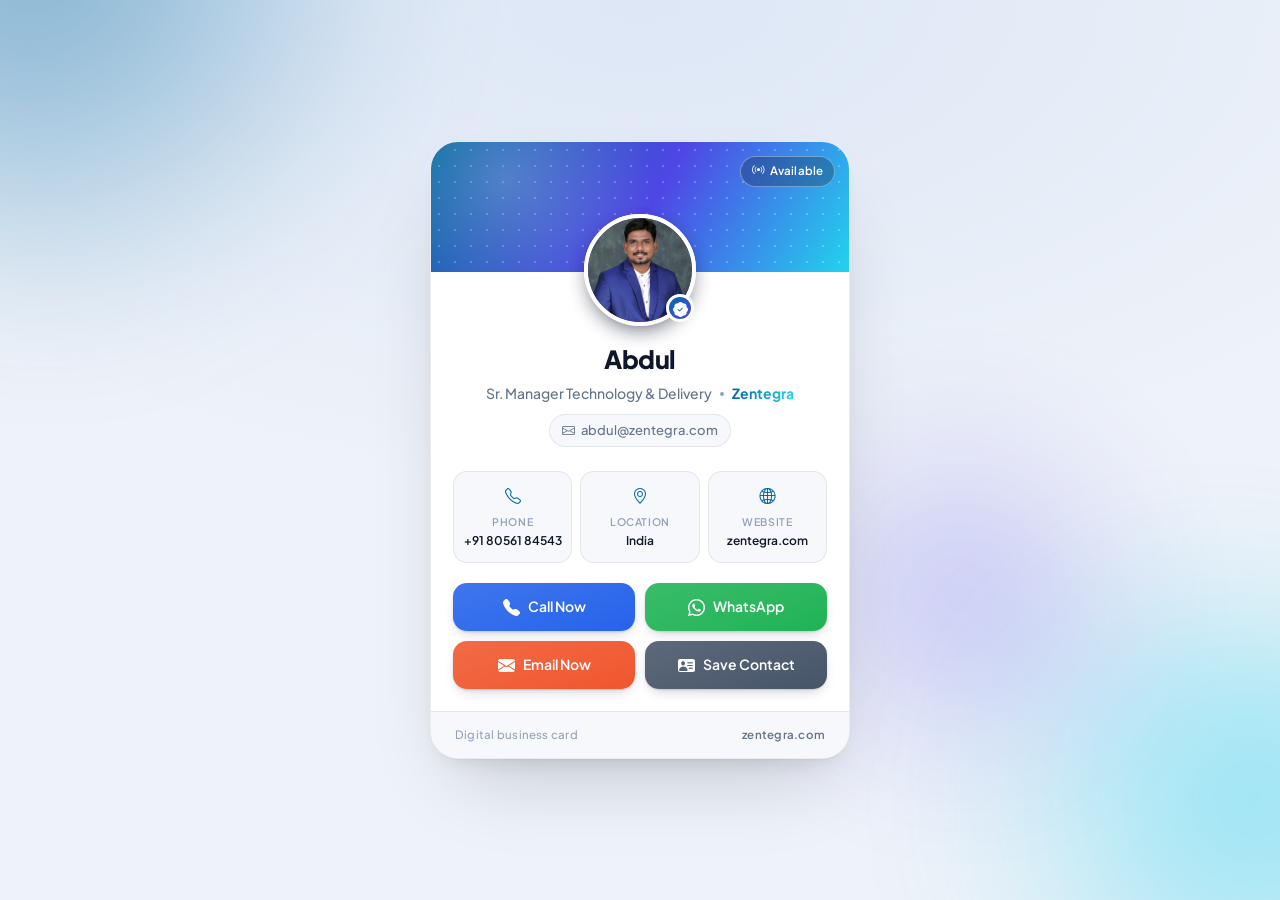
==== abdul.html @ 7288a232 "initial" ====
<!DOCTYPE html>
<html lang="en">
<head>
    <meta charset="UTF-8">
    <meta name="viewport" content="width=device-width, initial-scale=1.0">
    <meta name="theme-color" content="#0f172a">
    <meta name="description" content="Abdul — Software Developer at Zentegra. Call, email, WhatsApp or save my contact.">
    <title>Abdul · Software Developer</title>

    <link rel="preconnect" href="https://fonts.googleapis.com">
    <link rel="preconnect" href="https://fonts.gstatic.com" crossorigin>
    <link href="https://fonts.googleapis.com/css2?family=Plus+Jakarta+Sans:wght@400;500;600;700;800&display=swap" rel="stylesheet">
    <link rel="stylesheet" href="https://cdn.jsdelivr.net/npm/bootstrap-icons@1.13.1/font/bootstrap-icons.min.css">
    <link rel="stylesheet" href="styles.css">
</head>
<body data-accent="azure">

<div class="backdrop" aria-hidden="true">
  <span class="orb orb-1"></span>
  <span class="orb orb-2"></span>
  <span class="orb orb-3"></span>
</div>

<main class="stage">
  <article class="card">

    <!-- cover + avatar -->
    <header class="card-head">
      <div class="cover">
        <span class="cover-pattern" aria-hidden="true"></span>
        <span class="status-chip"><i class="bi bi-broadcast"></i> Available</span>
      </div>

      <div class="avatar-wrap">
        <span class="avatar-fallback" aria-hidden="true">A</span>
        <img class="avatar" src="abdul.png" alt="Portrait of Abdul" width="112" height="112"
             onerror="this.remove()">
        <span class="avatar-badge" title="Zentegra"><i class="bi bi-patch-check-fill"></i></span>
      </div>

      <div class="identity">
        <h1 class="name">Abdul</h1>
        <p class="role">Sr. Manager Technology & Delivery  <span class="dot"></span> <span class="org">Zentegra</span></p>
        <a class="email-link" href="mailto:abdul@zentegra.com">
          <i class="bi bi-envelope"></i> abdul@zentegra.com
        </a>
      </div>
    </header>

    <!-- quick facts -->
    <ul class="facts">
      <li>
        <i class="bi bi-telephone"></i>
        <div><span class="fact-label">Phone</span><span class="fact-value">+91 80561 84543</span></div>
      </li>
      <li>
        <i class="bi bi-geo-alt"></i>
        <div><span class="fact-label">Location</span><span class="fact-value">India</span></div>
      </li>
      <li>
        <i class="bi bi-globe2"></i>
        <div><span class="fact-label">Website</span><a class="fact-value" href="https://www.zentegra.com" target="_blank" rel="noopener">zentegra.com</a></div>
      </li>
    </ul>

    <!-- actions -->
    <nav class="actions" aria-label="Contact options">
      <a class="actionbtn call" href="tel:+918056184543">
        <i class="bi bi-telephone-fill"></i><span>Call Now</span>
      </a>

      <a class="actionbtn whatsapp" href="https://wa.me/918056184543?text=Hello%20I%20found%20you%20on%20Odoo" target="_blank" rel="noopener">
        <i class="bi bi-whatsapp"></i><span>WhatsApp</span>
      </a>

      <a class="actionbtn email" href="mailto:abdul@zentegra.com?subject=Inquiry%20from%20Odoo%20Partners%20Meet">
        <i class="bi bi-envelope-fill"></i><span>Email Now</span>
      </a>

      <a class="actionbtn save" href="abdul.vcf" download>
        <i class="bi bi-person-vcard-fill"></i><span>Save Contact</span>
      </a>

      <button class="actionbtn share is-hidden" id="sharebtn" type="button">
        <i class="bi bi-share-fill"></i><span>Share this card</span>
      </button>
    </nav>

    <footer class="card-foot">
      <span>Digital business card</span>
      <a href="https://www.zentegra.com" target="_blank" rel="noopener">zentegra.com</a>
    </footer>

  </article>
</main>

<div class="toast" id="toast" role="status" aria-live="polite"></div>

<script src="card.js"></script>

</body>
</html>
---- styles.css ----
/* ============================================================
   Profile card — design tokens
   ============================================================ */
:root {
  --bg-0: #eef2f9;
  --bg-1: #dde7f6;

  --surface: #ffffff;
  --surface-2: #f6f8fc;
  --border: rgba(15, 23, 42, 0.08);

  --text: #0f172a;
  --text-muted: #64748b;
  --text-soft: #94a3b8;

  --brand: #4f46e5;
  --brand-2: #7c3aed;
  --accent: #06b6d4;

  --call: #2563eb;
  --whatsapp: #1eb355;
  --email: #f0562d;
  --save: #475569;
  --share: #6d28d9;

  --radius-card: 28px;
  --radius-btn: 14px;

  --shadow-card: 0 1px 2px rgba(15, 23, 42, .04),
                 0 12px 24px -12px rgba(15, 23, 42, .12),
                 0 40px 80px -32px rgba(15, 23, 42, .22);
  --shadow-btn: 0 1px 2px rgba(15, 23, 42, .12), 0 6px 14px -6px rgba(15, 23, 42, .28);
  --shadow-btn-hover: 0 2px 4px rgba(15, 23, 42, .14), 0 14px 26px -8px rgba(15, 23, 42, .34);

  --ease: cubic-bezier(.4, 0, .2, 1);
}

/* ---- per-person accents (set via body[data-accent]) ------- */
body[data-accent="indigo"] { --brand: #4f46e5; --brand-2: #7c3aed; --accent: #06b6d4; }
body[data-accent="emerald"] { --brand: #0d9488; --brand-2: #059669; --accent: #84cc16; }
body[data-accent="amber"]  { --brand: #d97706; --brand-2: #db2777; --accent: #f59e0b; }
body[data-accent="azure"]  { --brand: #0369a1; --brand-2: #4f46e5; --accent: #22d3ee; }

@media (prefers-color-scheme: dark) {
  :root {
    --bg-0: #070b14;
    --bg-1: #0d1524;

    --surface: #111827;
    --surface-2: #161f31;
    --border: rgba(255, 255, 255, 0.09);

    --text: #f1f5f9;
    --text-muted: #97a3b6;
    --text-soft: #6b7a8f;

    --shadow-card: 0 1px 2px rgba(0, 0, 0, .4),
                   0 18px 36px -16px rgba(0, 0, 0, .6),
                   0 50px 90px -40px rgba(0, 0, 0, .8);
    --shadow-btn: 0 1px 2px rgba(0, 0, 0, .4), 0 8px 16px -8px rgba(0, 0, 0, .6);
    --shadow-btn-hover: 0 2px 6px rgba(0, 0, 0, .45), 0 16px 30px -10px rgba(0, 0, 0, .7);
  }
}

/* ============================================================
   Base
   ============================================================ */
*, *::before, *::after { box-sizing: border-box; }

html { -webkit-text-size-adjust: 100%; }

body {
  margin: 0;
  min-height: 100vh;
  min-height: 100dvh;
  display: grid;
  place-items: center;
  padding: 32px 18px;
  font-family: "Plus Jakarta Sans", system-ui, -apple-system, "Segoe UI", Roboto, sans-serif;
  font-size: 15px;
  line-height: 1.55;
  color: var(--text);
  background: radial-gradient(120% 90% at 50% 0%, var(--bg-1) 0%, var(--bg-0) 60%);
  -webkit-font-smoothing: antialiased;
  -moz-osx-font-smoothing: grayscale;
}

a { color: inherit; }

/* ============================================================
   Ambient backdrop
   ============================================================ */
.backdrop {
  position: fixed;
  inset: 0;
  overflow: hidden;
  pointer-events: none;
  z-index: 0;
}

.orb {
  position: absolute;
  border-radius: 50%;
  filter: blur(70px);
  opacity: .5;
  will-change: transform;
}

.orb-1 {
  width: 46vmax; height: 46vmax;
  top: -18vmax; left: -12vmax;
  background: radial-gradient(circle at 30% 30%, var(--brand), transparent 68%);
  animation: drift 26s var(--ease) infinite alternate;
}

.orb-2 {
  width: 40vmax; height: 40vmax;
  bottom: -16vmax; right: -14vmax;
  background: radial-gradient(circle at 60% 40%, var(--accent), transparent 68%);
  animation: drift 32s var(--ease) infinite alternate-reverse;
}

.orb-3 {
  width: 30vmax; height: 30vmax;
  top: 45%; left: 60%;
  background: radial-gradient(circle at 50% 50%, var(--brand-2), transparent 70%);
  opacity: .32;
  animation: drift 38s var(--ease) infinite alternate;
}

@keyframes drift {
  from { transform: translate3d(0, 0, 0) scale(1); }
  to   { transform: translate3d(6vmax, 4vmax, 0) scale(1.14); }
}

/* ============================================================
   Card
   ============================================================ */
.stage {
  position: relative;
  z-index: 1;
  width: 100%;
  display: grid;
  place-items: center;
}

.card {
  width: 100%;
  max-width: 400px;
  background: var(--surface);
  border: 1px solid var(--border);
  border-radius: var(--radius-card);
  box-shadow: var(--shadow-card);
  overflow: hidden;
  animation: card-in .7s var(--ease) both;
}

@keyframes card-in {
  from { opacity: 0; transform: translateY(18px) scale(.97); }
  to   { opacity: 1; transform: none; }
}

/* --- cover ------------------------------------------------ */
.cover {
  position: relative;
  height: 116px;
  background: linear-gradient(120deg, var(--brand) 0%, var(--brand-2) 52%, var(--accent) 100%);
}

.cover-pattern {
  position: absolute;
  inset: 0;
  opacity: .5;
  background-image:
    radial-gradient(circle at 18% 28%, rgba(255, 255, 255, .45) 0, transparent 42%),
    radial-gradient(rgba(255, 255, 255, .5) 1px, transparent 1px);
  background-size: auto, 16px 16px;
}

.status-chip {
  position: absolute;
  top: 14px;
  right: 14px;
  display: inline-flex;
  align-items: center;
  gap: 6px;
  padding: 5px 11px;
  font-size: 11.5px;
  font-weight: 600;
  letter-spacing: .01em;
  color: #fff;
  background: rgba(15, 23, 42, .28);
  border: 1px solid rgba(255, 255, 255, .35);
  border-radius: 999px;
  backdrop-filter: blur(8px);
  -webkit-backdrop-filter: blur(8px);
}

.status-chip i { font-size: 12px; }

/* --- avatar ----------------------------------------------- */
.avatar-wrap {
  position: relative;
  width: 112px;
  height: 112px;
  margin: -58px auto 0;
}

/* Initials sit underneath the photo, so a missing image still looks intentional. */
.avatar-fallback {
  position: absolute;
  inset: 0;
  display: grid;
  place-items: center;
  font-size: 34px;
  font-weight: 800;
  letter-spacing: .02em;
  color: #fff;
  background: linear-gradient(140deg, var(--brand), var(--brand-2));
  border: 4px solid var(--surface);
  border-radius: 50%;
  box-shadow: 0 8px 22px -8px rgba(15, 23, 42, .45);
}

.avatar {
  position: relative;
  display: block;
  width: 112px;
  height: 112px;
  object-fit: cover;
  border-radius: 50%;
  background: var(--surface-2);
  border: 4px solid var(--surface);
  box-shadow: 0 8px 22px -8px rgba(15, 23, 42, .45);
  transition: transform .35s var(--ease), box-shadow .35s var(--ease);
}

.avatar-wrap:hover .avatar {
  transform: scale(1.04);
  box-shadow: 0 14px 30px -10px rgba(15, 23, 42, .5);
}

.avatar-badge {
  position: absolute;
  z-index: 2;
  right: 2px;
  bottom: 4px;
  width: 28px;
  height: 28px;
  display: grid;
  place-items: center;
  color: #fff;
  font-size: 15px;
  background: linear-gradient(140deg, var(--brand), var(--brand-2));
  border: 3px solid var(--surface);
  border-radius: 50%;
  animation: pop-in .4s .5s var(--ease) both;
}

@keyframes pop-in {
  from { transform: scale(0); }
  to   { transform: scale(1); }
}

/* --- identity --------------------------------------------- */
.identity {
  padding: 14px 26px 4px;
  text-align: center;
}

.name {
  margin: 0;
  font-size: 25px;
  font-weight: 800;
  letter-spacing: -.02em;
}

.role {
  margin: 4px 0 0;
  display: flex;
  align-items: center;
  justify-content: center;
  gap: 8px;
  flex-wrap: wrap;
  font-size: 14px;
  font-weight: 500;
  color: var(--text-muted);
}

.role .dot {
  width: 4px;
  height: 4px;
  border-radius: 50%;
  background: var(--text-soft);
}

.role .org {
  font-weight: 700;
  background: linear-gradient(90deg, var(--brand), var(--accent));
  -webkit-background-clip: text;
  background-clip: text;
  -webkit-text-fill-color: transparent;
}

.email-link {
  display: inline-flex;
  align-items: center;
  gap: 6px;
  margin-top: 10px;
  padding: 5px 12px;
  font-size: 13px;
  font-weight: 500;
  color: var(--text-muted);
  text-decoration: none;
  background: var(--surface-2);
  border: 1px solid var(--border);
  border-radius: 999px;
  transition: color .2s var(--ease), border-color .2s var(--ease);
}

.email-link:hover {
  color: var(--brand);
  border-color: color-mix(in srgb, var(--brand) 40%, transparent);
}

/* --- quick facts ------------------------------------------ */
.facts {
  list-style: none;
  display: grid;
  grid-template-columns: repeat(3, 1fr);
  gap: 8px;
  margin: 20px 22px 0;
  padding: 0;
}

.facts li {
  display: flex;
  flex-direction: column;
  align-items: center;
  gap: 6px;
  padding: 12px 6px;
  text-align: center;
  background: var(--surface-2);
  border: 1px solid var(--border);
  border-radius: var(--radius-btn);
}

.facts i {
  font-size: 16px;
  color: var(--brand);
}

.fact-label {
  display: block;
  font-size: 10.5px;
  font-weight: 600;
  text-transform: uppercase;
  letter-spacing: .06em;
  color: var(--text-soft);
}

.fact-value {
  display: block;
  margin-top: 1px;
  font-size: 12px;
  font-weight: 600;
  color: var(--text);
  text-decoration: none;
  overflow-wrap: anywhere;
}

a.fact-value:hover { color: var(--brand); }

/* --- actions ---------------------------------------------- */
.actions {
  display: grid;
  grid-template-columns: 1fr 1fr;
  gap: 10px;
  padding: 20px 22px 4px;
}

.actionbtn {
  --btn: var(--brand);
  position: relative;
  display: flex;
  align-items: center;
  justify-content: center;
  gap: 8px;
  min-height: 48px;
  padding: 10px 14px;
  font: inherit;
  font-size: 14px;
  font-weight: 600;
  color: #fff;
  text-decoration: none;
  background: linear-gradient(160deg,
              color-mix(in srgb, var(--btn) 88%, #fff) 0%,
              var(--btn) 100%);
  border: 0;
  border-radius: var(--radius-btn);
  box-shadow: var(--shadow-btn);
  cursor: pointer;
  overflow: hidden;
  transition: transform .22s var(--ease), box-shadow .22s var(--ease);
}

/* sheen that sweeps across on hover */
.actionbtn::after {
  content: "";
  position: absolute;
  top: 0;
  bottom: 0;
  left: -60%;
  width: 55%;
  background: linear-gradient(90deg, transparent, rgba(255, 255, 255, .32), transparent);
  transform: skewX(-18deg);
  transition: left .5s var(--ease);
}

.actionbtn:hover { transform: translateY(-2px); box-shadow: var(--shadow-btn-hover); }
.actionbtn:hover::after { left: 110%; }
.actionbtn:active { transform: translateY(0) scale(.985); }

.actionbtn:focus-visible {
  outline: 2px solid var(--text);
  outline-offset: 3px;
}

.actionbtn i { font-size: 17px; }

.call     { --btn: var(--call); }
.whatsapp { --btn: var(--whatsapp); }
.email    { --btn: var(--email); }
.save     { --btn: var(--save); }

.share {
  --btn: var(--share);
  grid-column: 1 / -1;
  margin-top: 2px;
  animation: rise-in .45s var(--ease) both;
}

@keyframes rise-in {
  from { opacity: 0; transform: translateY(10px); }
  to   { opacity: 1; transform: none; }
}

.is-hidden { display: none !important; }

/* --- footer ----------------------------------------------- */
.card-foot {
  display: flex;
  align-items: center;
  justify-content: space-between;
  gap: 10px;
  margin: 18px 0 0;
  padding: 14px 24px;
  font-size: 11.5px;
  font-weight: 500;
  letter-spacing: .02em;
  color: var(--text-soft);
  border-top: 1px solid var(--border);
  background: var(--surface-2);
}

.card-foot a {
  font-weight: 600;
  color: var(--text-muted);
  text-decoration: none;
}

.card-foot a:hover { color: var(--brand); }

/* ============================================================
   Toast
   ============================================================ */
.toast {
  position: fixed;
  left: 50%;
  bottom: 26px;
  z-index: 10;
  max-width: calc(100% - 36px);
  padding: 11px 18px;
  font-size: 13.5px;
  font-weight: 600;
  color: var(--surface);
  background: var(--text);
  border-radius: 999px;
  box-shadow: 0 12px 28px -10px rgba(15, 23, 42, .5);
  opacity: 0;
  transform: translate(-50%, 14px);
  pointer-events: none;
  transition: opacity .25s var(--ease), transform .25s var(--ease);
}

.toast.is-visible {
  opacity: 1;
  transform: translate(-50%, 0);
}

/* ============================================================
   Responsive
   ============================================================ */
@media (max-width: 380px) {
  body { padding: 20px 12px; }
  .cover { height: 100px; }
  .avatar-wrap { width: 96px; height: 96px; margin-top: -50px; }
  .avatar { width: 96px; height: 96px; }
  .avatar-fallback { font-size: 29px; }
  .name { font-size: 22px; }
  .actions { grid-template-columns: 1fr; padding-left: 18px; padding-right: 18px; }
  .facts { margin-left: 18px; margin-right: 18px; }
  .facts li { padding: 10px 4px; }
  .card-foot { padding-left: 18px; padding-right: 18px; }
}

/* Roomier layout once there is vertical space to spare */
@media (min-width: 420px) and (min-height: 720px) {
  .card { max-width: 420px; }
  .cover { height: 130px; }
}

@media (prefers-reduced-motion: reduce) {
  *, *::before, *::after {
    animation-duration: .001ms !important;
    animation-iteration-count: 1 !important;
    transition-duration: .001ms !important;
  }
}

@media print {
  .backdrop, .actions, .toast { display: none !important; }
  body { background: #fff; padding: 0; }
  .card { box-shadow: none; border: 1px solid #ddd; }
}
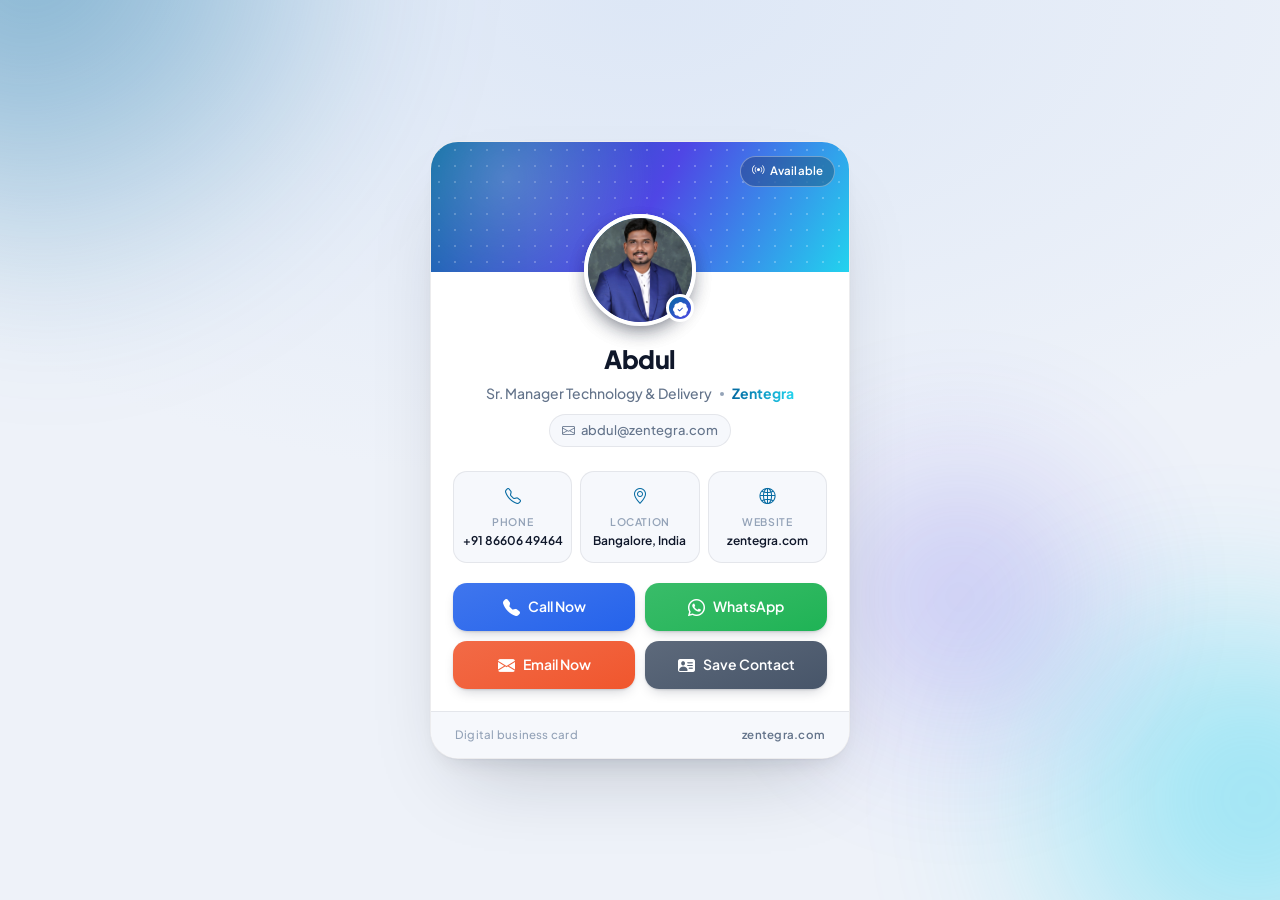
==== commit b76dbefd: "jose and vijey" ====
--- a/abdul.html
+++ b/abdul.html
@@ -51,11 +51,11 @@
     <ul class="facts">
       <li>
         <i class="bi bi-telephone"></i>
-        <div><span class="fact-label">Phone</span><span class="fact-value">+91 80561 84543</span></div>
+        <div><span class="fact-label">Phone</span><span class="fact-value">+91 86606 49464</span></div>
       </li>
       <li>
         <i class="bi bi-geo-alt"></i>
-        <div><span class="fact-label">Location</span><span class="fact-value">India</span></div>
+        <div><span class="fact-label">Location</span><span class="fact-value">Bangalore, India</span></div>
       </li>
       <li>
         <i class="bi bi-globe2"></i>
@@ -65,11 +65,11 @@
 
     <!-- actions -->
     <nav class="actions" aria-label="Contact options">
-      <a class="actionbtn call" href="tel:+918056184543">
+      <a class="actionbtn call" href="tel:+918660649464">
         <i class="bi bi-telephone-fill"></i><span>Call Now</span>
       </a>
 
-      <a class="actionbtn whatsapp" href="https://wa.me/918056184543?text=Hello%20I%20found%20you%20on%20Odoo" target="_blank" rel="noopener">
+      <a class="actionbtn whatsapp" href="https://wa.me/918056184543?text=Heyy%20Dude%20I%20found%20you%20on%20Odoo%20Event" target="_blank" rel="noopener">
         <i class="bi bi-whatsapp"></i><span>WhatsApp</span>
       </a>
 
